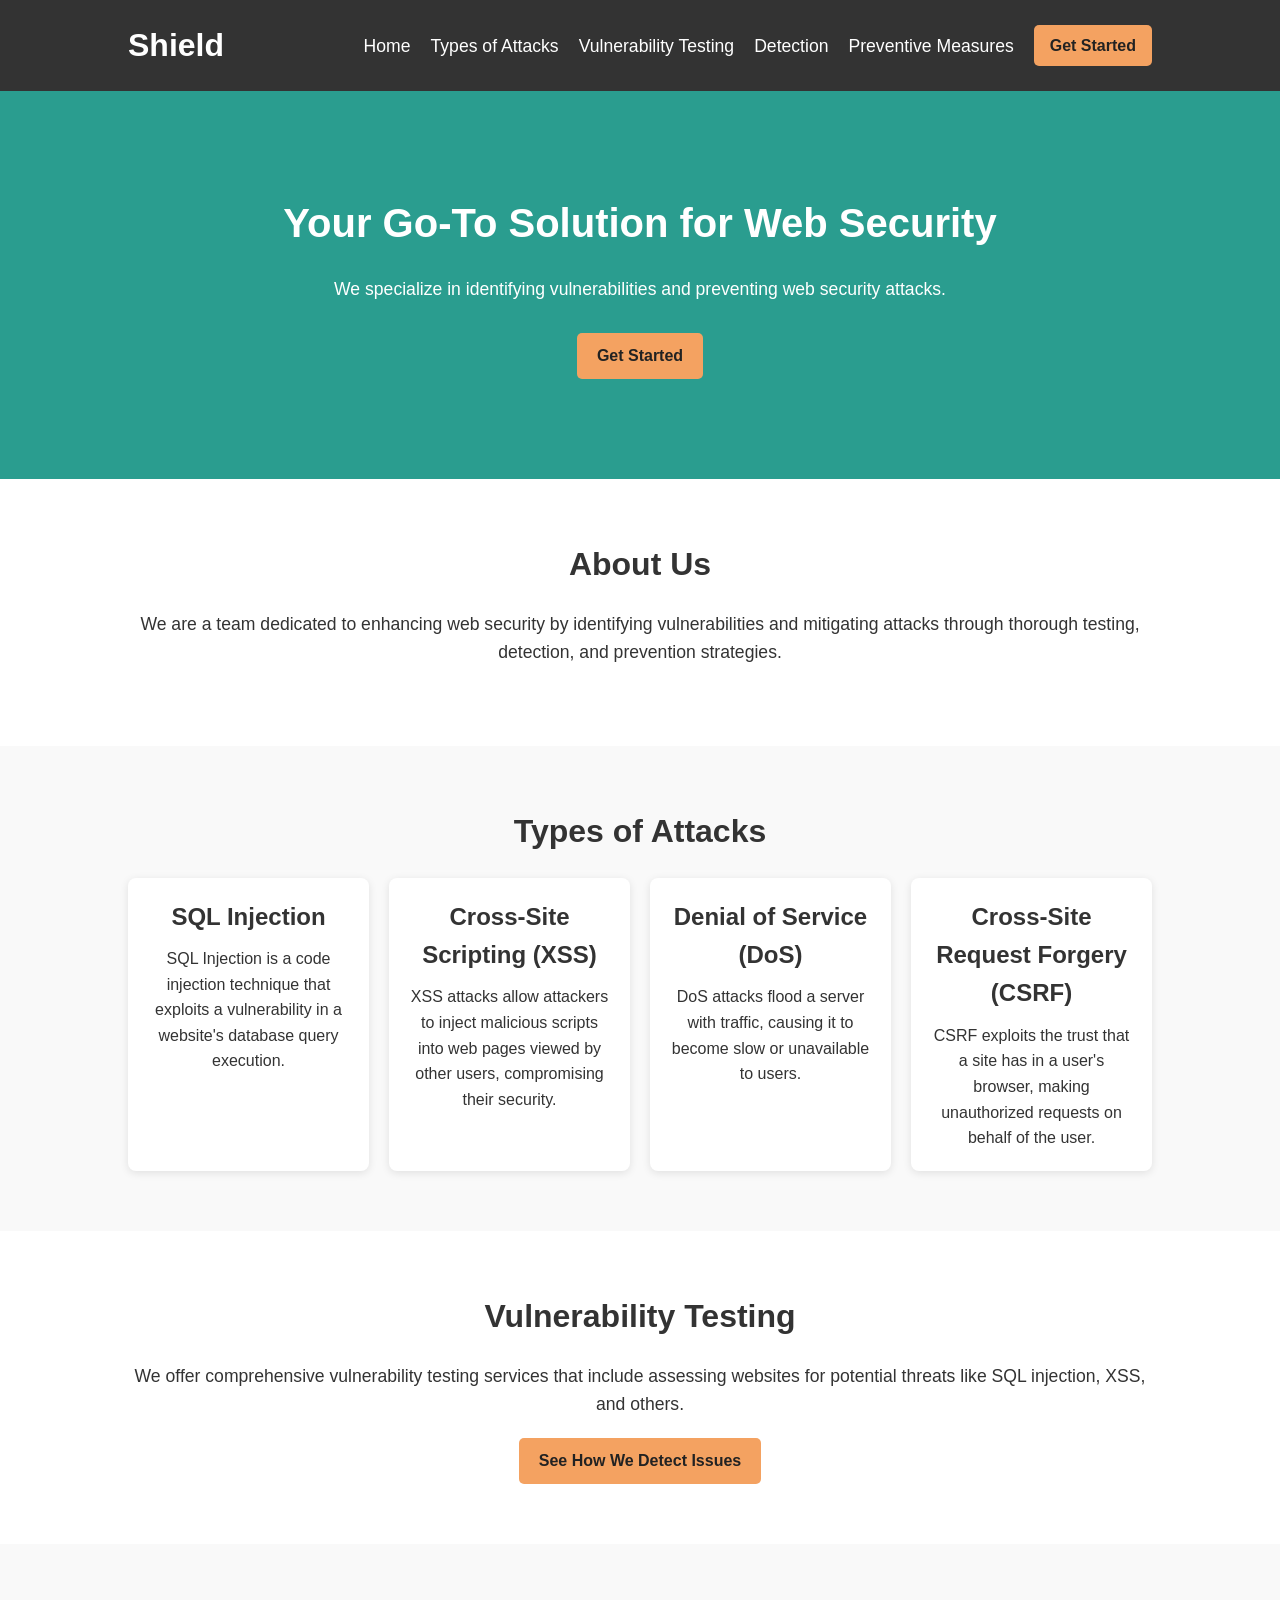
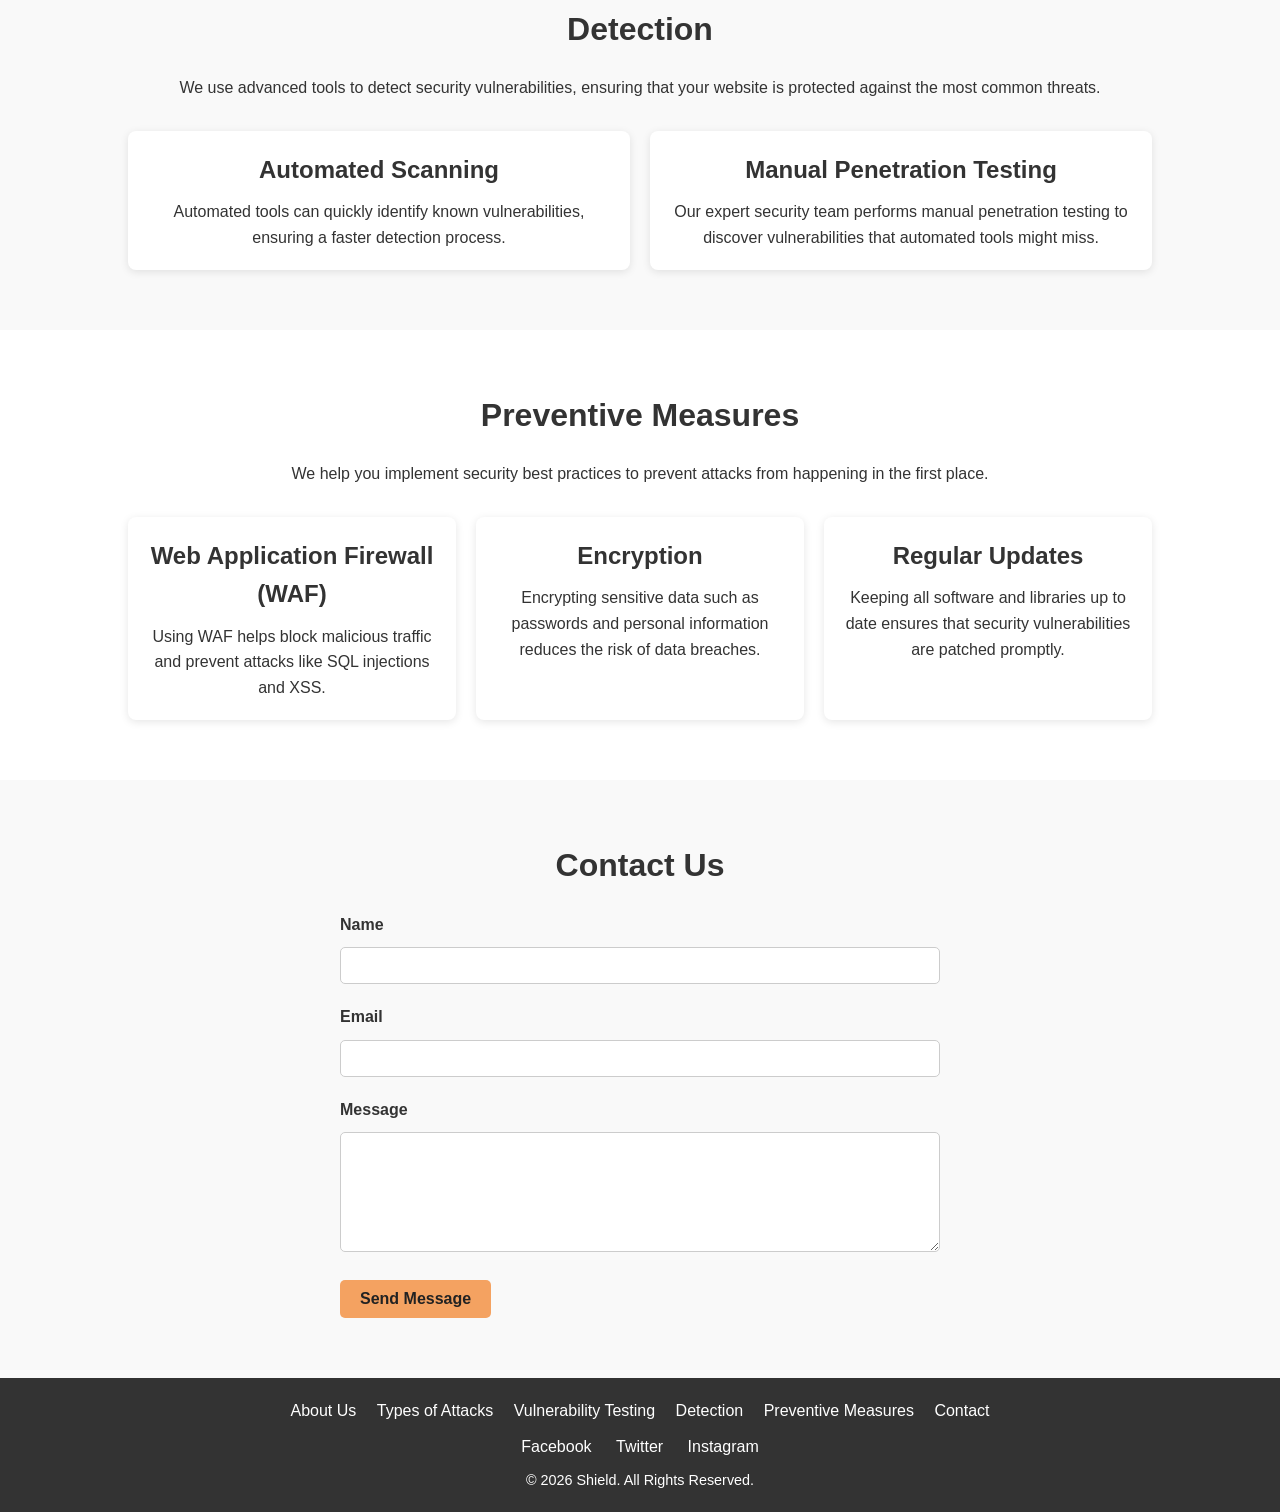
==== index.html @ db6d21a7 "Add files via upload" ====
<!DOCTYPE html>
<html lang="en">
<head>
    <meta charset="UTF-8">
    <meta name="viewport" content="width=device-width, initial-scale=1.0">
    <meta http-equiv="X-UA-Compatible" content="ie=edge">
    <title>Shield</title>
    <link rel="stylesheet" href="style.css">
</head>
<body>

    <!-- Header Section -->
    <header id="home">
        <div class="container">
            <div class="logo">
                <h1>Shield</h1>
            </div>
            <nav>
                <ul>
                    <li><a href="#home">Home</a></li>
                    <li><a href="#attacks">Types of Attacks</a></li>
                    <li><a href="#vulnerability">Vulnerability Testing</a></li>
                    <li><a href="#detection">Detection</a></li>
                    <li><a href="#prevention">Preventive Measures</a></li>
                    <li><a href="#contact" class="cta-button">Get Started</a></li>
                </ul>
            </nav>
        </div>
    </header>

    <!-- Hero Section -->
    <section id="hero">
        <div class="hero-content">
            <h2>Your Go-To Solution for Web Security</h2>
            <p>We specialize in identifying vulnerabilities and preventing web security attacks.</p>
            <a href="#contact" class="cta-button">Get Started</a>
        </div>
    </section>

    <!-- About Us Section -->
    <section id="about">
        <div class="container">
            <h2>About Us</h2>
            <p>We are a team dedicated to enhancing web security by identifying vulnerabilities and mitigating attacks through thorough testing, detection, and prevention strategies.</p>
        </div>
    </section>

    <!-- Types of Attacks Section -->
    <section id="attacks">
        <div class="container">
            <h2>Types of Attacks</h2>
            <div class="attack-list">
                <div class="attack-item">
                    <h3>SQL Injection</h3>
                    <p>SQL Injection is a code injection technique that exploits a vulnerability in a website's database query execution.</p>
                </div>
                <div class="attack-item">
                    <h3>Cross-Site Scripting (XSS)</h3>
                    <p>XSS attacks allow attackers to inject malicious scripts into web pages viewed by other users, compromising their security.</p>
                </div>
                <div class="attack-item">
                    <h3>Denial of Service (DoS)</h3>
                    <p>DoS attacks flood a server with traffic, causing it to become slow or unavailable to users.</p>
                </div>
                <div class="attack-item">
                    <h3>Cross-Site Request Forgery (CSRF)</h3>
                    <p>CSRF exploits the trust that a site has in a user's browser, making unauthorized requests on behalf of the user.</p>
                </div>
            </div>
        </div>
    </section>

    <!-- Vulnerability Testing Section -->
    <section id="vulnerability">
        <div class="container">
            <h2>Vulnerability Testing</h2>
            <p>We offer comprehensive vulnerability testing services that include assessing websites for potential threats like SQL injection, XSS, and others.</p>
            <a href="#detection" class="cta-button">See How We Detect Issues</a>
        </div>
    </section>

    <!-- Detection Section -->
    <section id="detection">
        <div class="container">
            <h2>Detection</h2>
            <p>We use advanced tools to detect security vulnerabilities, ensuring that your website is protected against the most common threats.</p>
            <div class="detection-methods">
                <div class="method">
                    <h3>Automated Scanning</h3>
                    <p>Automated tools can quickly identify known vulnerabilities, ensuring a faster detection process.</p>
                </div>
                <div class="method">
                    <h3>Manual Penetration Testing</h3>
                    <p>Our expert security team performs manual penetration testing to discover vulnerabilities that automated tools might miss.</p>
                </div>
            </div>
        </div>
    </section>

    <!-- Preventive Measures Section -->
    <section id="prevention">
        <div class="container">
            <h2>Preventive Measures</h2>
            <p>We help you implement security best practices to prevent attacks from happening in the first place.</p>
            <div class="prevention-methods">
                <div class="method">
                    <h3>Web Application Firewall (WAF)</h3>
                    <p>Using WAF helps block malicious traffic and prevent attacks like SQL injections and XSS.</p>
                </div>
                <div class="method">
                    <h3>Encryption</h3>
                    <p>Encrypting sensitive data such as passwords and personal information reduces the risk of data breaches.</p>
                </div>
                <div class="method">
                    <h3>Regular Updates</h3>
                    <p>Keeping all software and libraries up to date ensures that security vulnerabilities are patched promptly.</p>
                </div>
            </div>
        </div>
    </section>

    <!-- Contact Section -->
    <section id="contact">
        <div class="container">
            <h2>Contact Us</h2>
            <form action="#">
                <label for="name">Name</label>
                <input type="text" id="name" name="name" required>

                <label for="email">Email</label>
                <input type="email" id="email" name="email" required>

                <label for="message">Message</label>
                <textarea id="message" name="message" required></textarea>

                <button type="submit" class="cta-button">Send Message</button>
            </form>
        </div>
    </section>

    <!-- Footer Section -->
    <footer>
        <div class="container">
            <ul class="footer-nav">
                <li><a href="#about">About Us</a></li>
                <li><a href="#attacks">Types of Attacks</a></li>
                <li><a href="#vulnerability">Vulnerability Testing</a></li>
                <li><a href="#detection">Detection</a></li>
                <li><a href="#prevention">Preventive Measures</a></li>
                <li><a href="#contact">Contact</a></li>
            </ul>
            <div class="social-links">
                <a href="#">Facebook</a>
                <a href="#">Twitter</a>
                <a href="#">Instagram</a>
            </div>
            <p>&copy; 2026 Shield. All Rights Reserved.</p>
        </div>
    </footer>

</body>
</html>
---- style.css ----
/* Reset some default styles */
* {
    margin: 0;
    padding: 0;
    box-sizing: border-box;
}

html {
    scroll-behavior: smooth;
}

/* Global Styles */
body {
    font-family: Arial, sans-serif;
    line-height: 1.6;
    background-color: #f4f4f4;
    color: #333;
}

section {
    scroll-margin-top: 80px;
}

.container {
    width: 80%;
    max-width: 1200px;
    margin: 0 auto;
}

/* Accessibility: visible keyboard focus */
a:focus, button:focus, input:focus, textarea:focus {
    outline: 2px solid #f4a261;
    outline-offset: 2px;
}

/* Header Section */
header {
    background-color: #333;
    color: #fff;
    padding: 20px 0;
    position: sticky;
    top: 0;
    z-index: 100;
}

header .container {
    display: flex;
    justify-content: space-between;
    align-items: center;
    flex-wrap: wrap;
    gap: 10px;
}

header .logo h1 {
    font-size: 2rem;
}

header nav ul {
    list-style: none;
    display: flex;
    flex-wrap: wrap;
    align-items: center;
    gap: 20px;
}

header nav ul li a {
    color: #fff;
    text-decoration: none;
    font-size: 1.1rem;
}

header nav ul li a:hover {
    color: #f4a261;
}

/* Buttons */
.cta-button {
    display: inline-block;
    background-color: #f4a261;
    color: #222;
    padding: 10px 20px;
    border-radius: 5px;
    text-decoration: none;
    font-weight: bold;
}

.cta-button:hover {
    background-color: #e76f51;
}

header nav ul li a.cta-button {
    color: #222;
    padding: 8px 16px;
    font-size: 1rem;
}

header nav ul li a.cta-button:hover {
    color: #222;
}

/* Hero Section */
#hero {
    background: #2a9d8f;
    color: white;
    padding: 100px 20px;
    text-align: center;
}

#hero h2 {
    font-size: 2.5rem;
    margin-bottom: 20px;
}

#hero p {
    font-size: 1.1rem;
    margin-bottom: 30px;
}

/* About Us Section */
#about {
    background-color: #fff;
    padding: 60px 0;
    text-align: center;
}

#about h2 {
    font-size: 2rem;
    margin-bottom: 20px;
}

#about p {
    font-size: 1.1rem;
    margin-bottom: 20px;
}

/* Attacks Section */
#attacks {
    background-color: #f9f9f9;
    padding: 60px 0;
}

#attacks h2,
#detection h2 {
    font-size: 2rem;
    margin-bottom: 20px;
    text-align: center;
}

.attack-list {
    display: flex;
    gap: 20px;
    flex-wrap: wrap;
}

.attack-item {
    background: #fff;
    padding: 20px;
    border-radius: 8px;
    box-shadow: 0 2px 8px rgba(0, 0, 0, 0.1);
    flex: 1 1 220px;
    text-align: center;
    transition: transform 0.2s, box-shadow 0.2s;
}

.attack-item:hover {
    transform: translateY(-4px);
    box-shadow: 0 6px 16px rgba(0, 0, 0, 0.15);
}

.attack-item h3 {
    font-size: 1.5rem;
    margin-bottom: 10px;
}

.attack-item p {
    font-size: 1rem;
}

/* Vulnerability Testing Section */
#vulnerability {
    background-color: #fff;
    padding: 60px 0;
    text-align: center;
}

#vulnerability h2 {
    font-size: 2rem;
    margin-bottom: 20px;
}

#vulnerability p {
    font-size: 1.1rem;
    margin-bottom: 20px;
}

/* Detection Section */
#detection {
    background-color: #f9f9f9;
    padding: 60px 0;
}

#detection > .container > p,
#prevention > .container > p {
    text-align: center;
    margin-bottom: 30px;
}

.detection-methods,
.prevention-methods {
    display: flex;
    gap: 20px;
    flex-wrap: wrap;
}

/* Shared card style for Detection and Prevention */
.method {
    background: #fff;
    padding: 20px;
    border-radius: 8px;
    box-shadow: 0 2px 8px rgba(0, 0, 0, 0.1);
    flex: 1 1 260px;
    text-align: center;
    transition: transform 0.2s, box-shadow 0.2s;
}

.method:hover {
    transform: translateY(-4px);
    box-shadow: 0 6px 16px rgba(0, 0, 0, 0.15);
}

.method h3 {
    font-size: 1.5rem;
    margin-bottom: 10px;
}

.method p {
    font-size: 1rem;
}

/* Preventive Measures Section */
#prevention {
    background-color: #fff;
    padding: 60px 0;
}

#prevention h2 {
    font-size: 2rem;
    margin-bottom: 20px;
    text-align: center;
}

/* Contact Section */
#contact {
    background-color: #f9f9f9;
    padding: 60px 0;
    text-align: center;
}

#contact h2 {
    font-size: 2rem;
    margin-bottom: 20px;
}

#contact form {
    max-width: 600px;
    margin: 0 auto;
    text-align: left;
}

#contact label {
    display: block;
    margin-bottom: 10px;
    font-weight: bold;
}

#contact input, #contact textarea {
    width: 100%;
    padding: 10px;
    margin-bottom: 20px;
    border: 1px solid #ccc;
    border-radius: 5px;
    font-family: inherit;
}

#contact textarea {
    min-height: 120px;
    resize: vertical;
}

#contact button {
    border: none;
    cursor: pointer;
    font-size: 1rem;
}

/* Footer Section */
footer {
    background-color: #333;
    color: #fff;
    padding: 20px 0;
    text-align: center;
}

footer .footer-nav {
    list-style: none;
    margin-bottom: 10px;
}

footer .footer-nav li {
    display: inline;
    margin: 0 8px;
}

footer .footer-nav li a {
    color: #fff;
    text-decoration: none;
}

footer .footer-nav li a:hover {
    color: #f4a261;
}

footer .social-links a {
    margin: 0 10px;
    color: #fff;
    text-decoration: none;
}

footer .social-links a:hover {
    color: #f4a261;
}

footer p {
    margin-top: 10px;
    font-size: 0.9rem;
}

/* Responsive */
@media (max-width: 768px) {
    .container {
        width: 92%;
    }

    header .container {
        flex-direction: column;
        text-align: center;
    }

    header nav ul {
        justify-content: center;
        gap: 12px;
    }

    #hero {
        padding: 60px 20px;
    }

    #hero h2 {
        font-size: 1.8rem;
    }
}
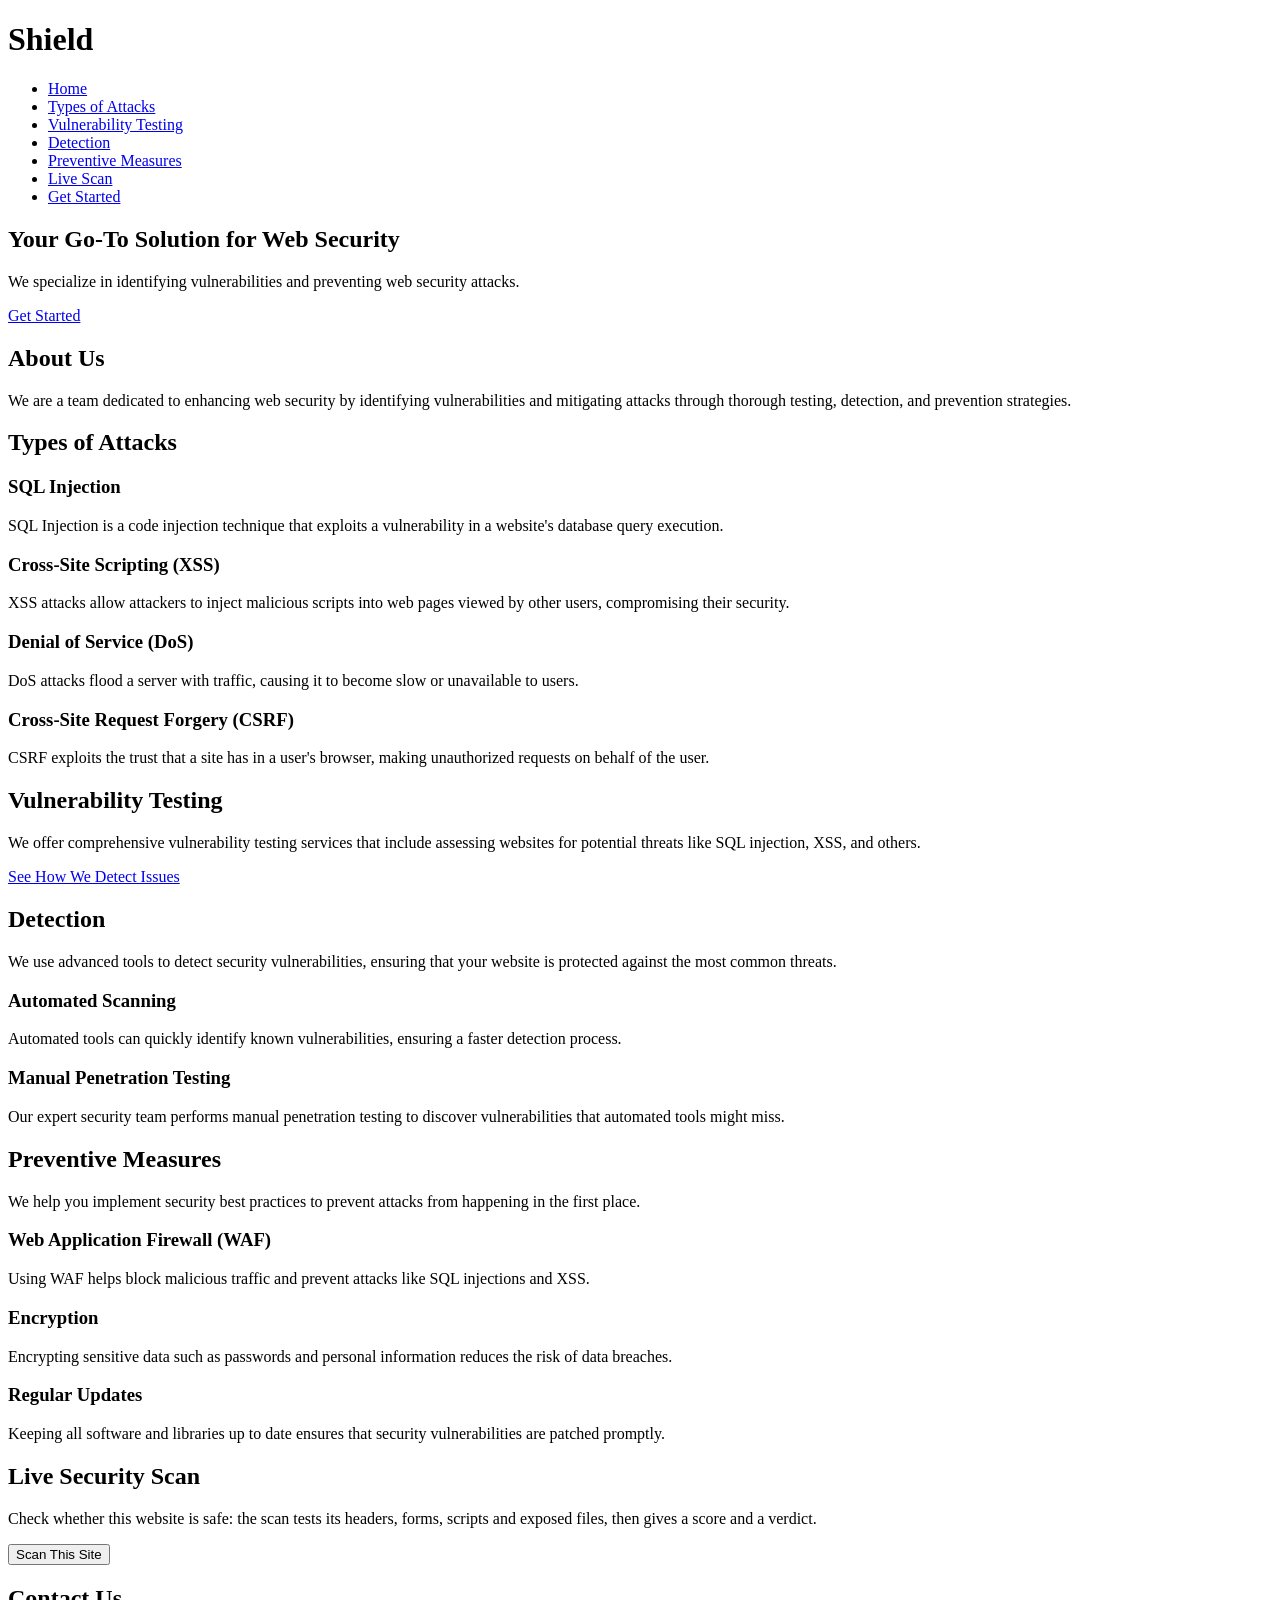
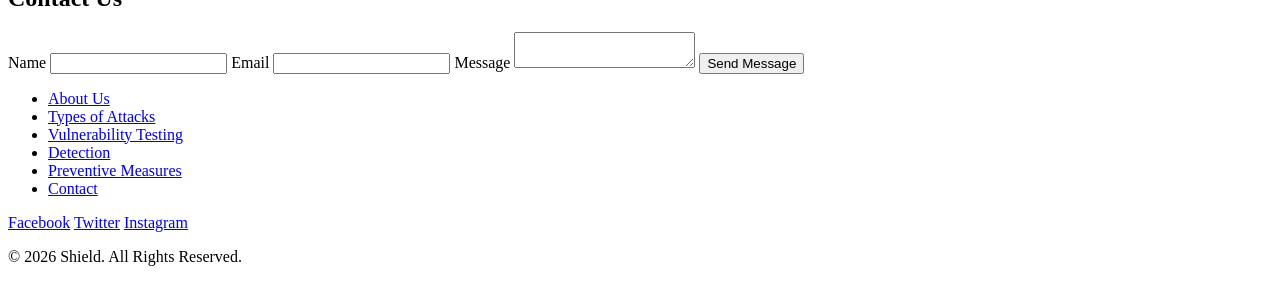
==== commit 2df13866: "Rename index .html to index.html" ====
--- a/index.html
+++ b/index.html
@@ -4,6 +4,8 @@
     <meta charset="UTF-8">
     <meta name="viewport" content="width=device-width, initial-scale=1.0">
     <meta http-equiv="X-UA-Compatible" content="ie=edge">
+    <meta http-equiv="Content-Security-Policy" content="default-src 'self'; img-src 'self' data:">
+    <meta name="referrer" content="strict-origin-when-cross-origin">
     <title>Shield</title>
     <link rel="stylesheet" href="style.css">
 </head>
@@ -22,6 +24,7 @@
                     <li><a href="#vulnerability">Vulnerability Testing</a></li>
                     <li><a href="#detection">Detection</a></li>
                     <li><a href="#prevention">Preventive Measures</a></li>
+                    <li><a href="#scanner">Live Scan</a></li>
                     <li><a href="#contact" class="cta-button">Get Started</a></li>
                 </ul>
             </nav>
@@ -119,6 +122,16 @@
         </div>
     </section>
 
+    <!-- Live Scanner Section -->
+    <section id="scanner">
+        <div class="container">
+            <h2>Live Security Scan</h2>
+            <p>Check whether this website is safe: the scan tests its headers, forms, scripts and exposed files, then gives a score and a verdict.</p>
+            <button id="scan-btn" class="cta-button" type="button">Scan This Site</button>
+            <div id="scan-results" aria-live="polite"></div>
+        </div>
+    </section>
+
     <!-- Contact Section -->
     <section id="contact">
         <div class="container">
@@ -158,5 +171,6 @@
         </div>
     </footer>
 
+    <script src="scanner.js"></script>
 </body>
 </html>
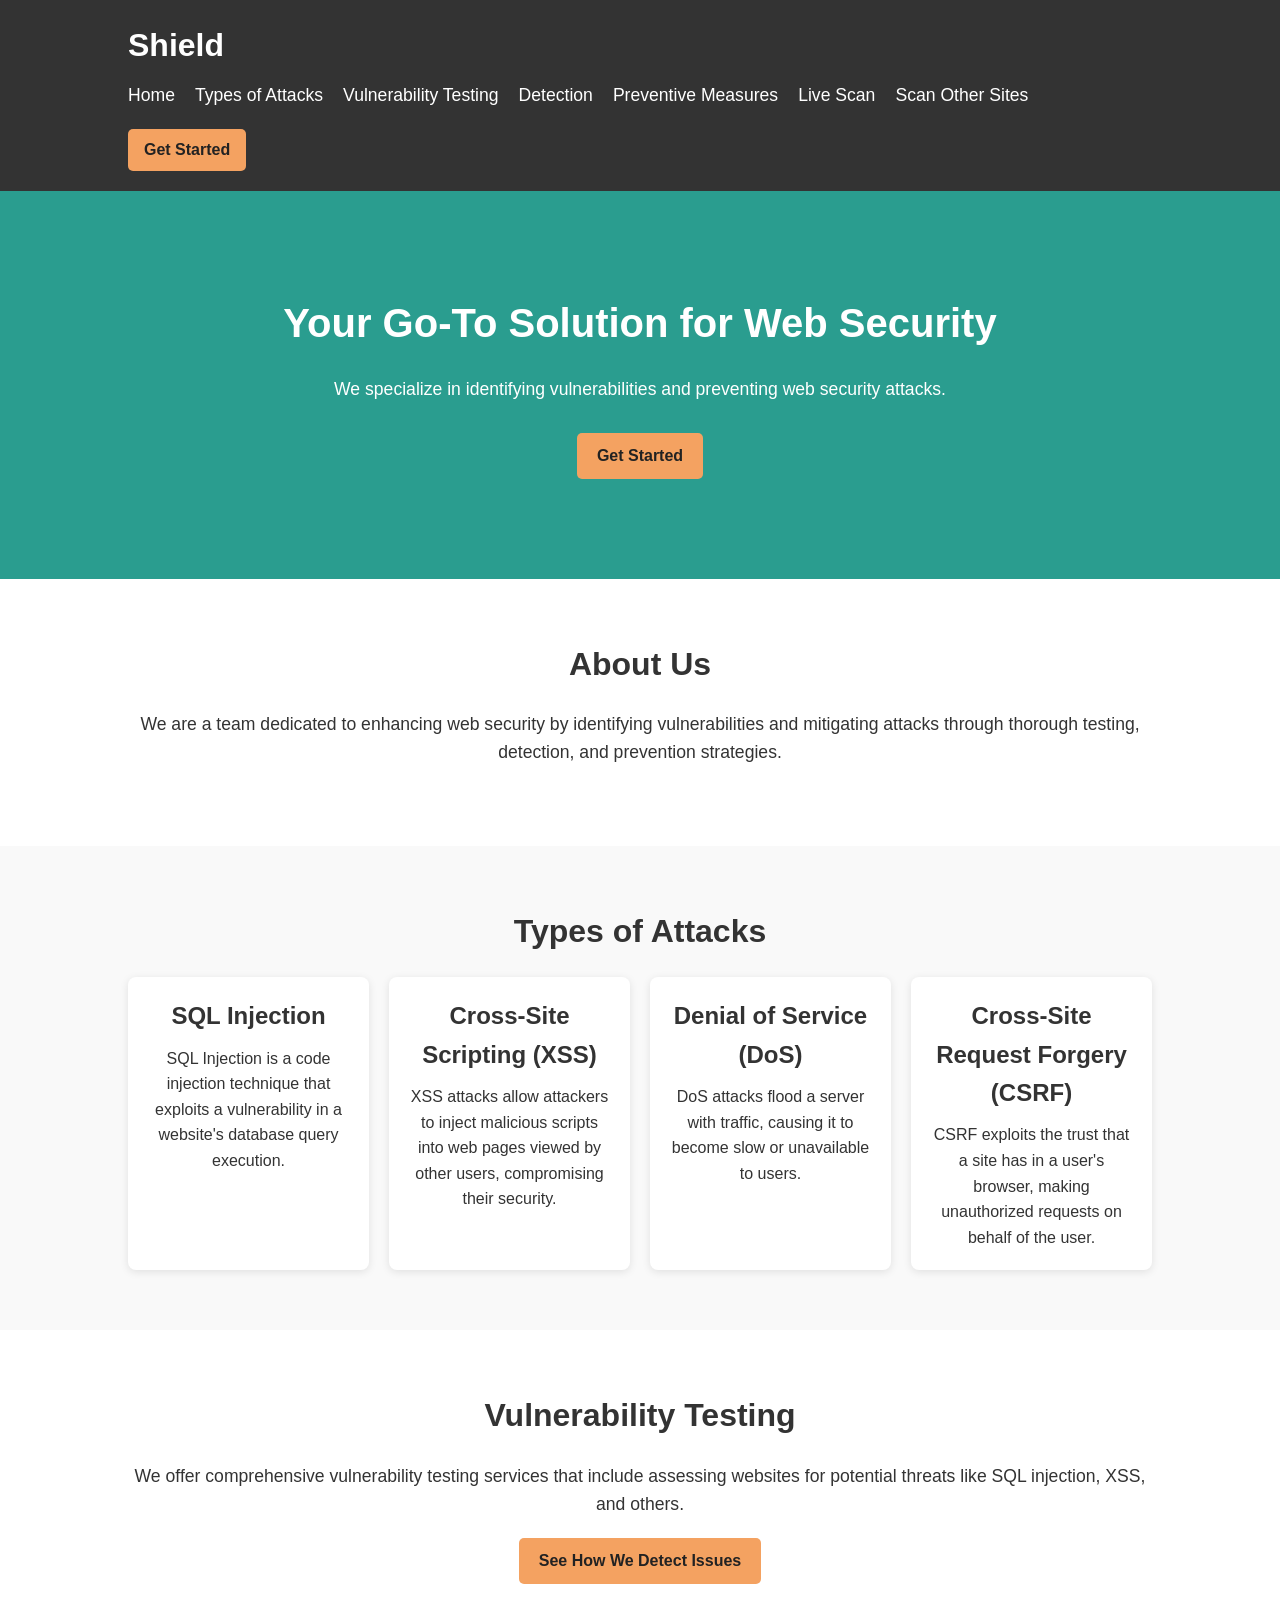
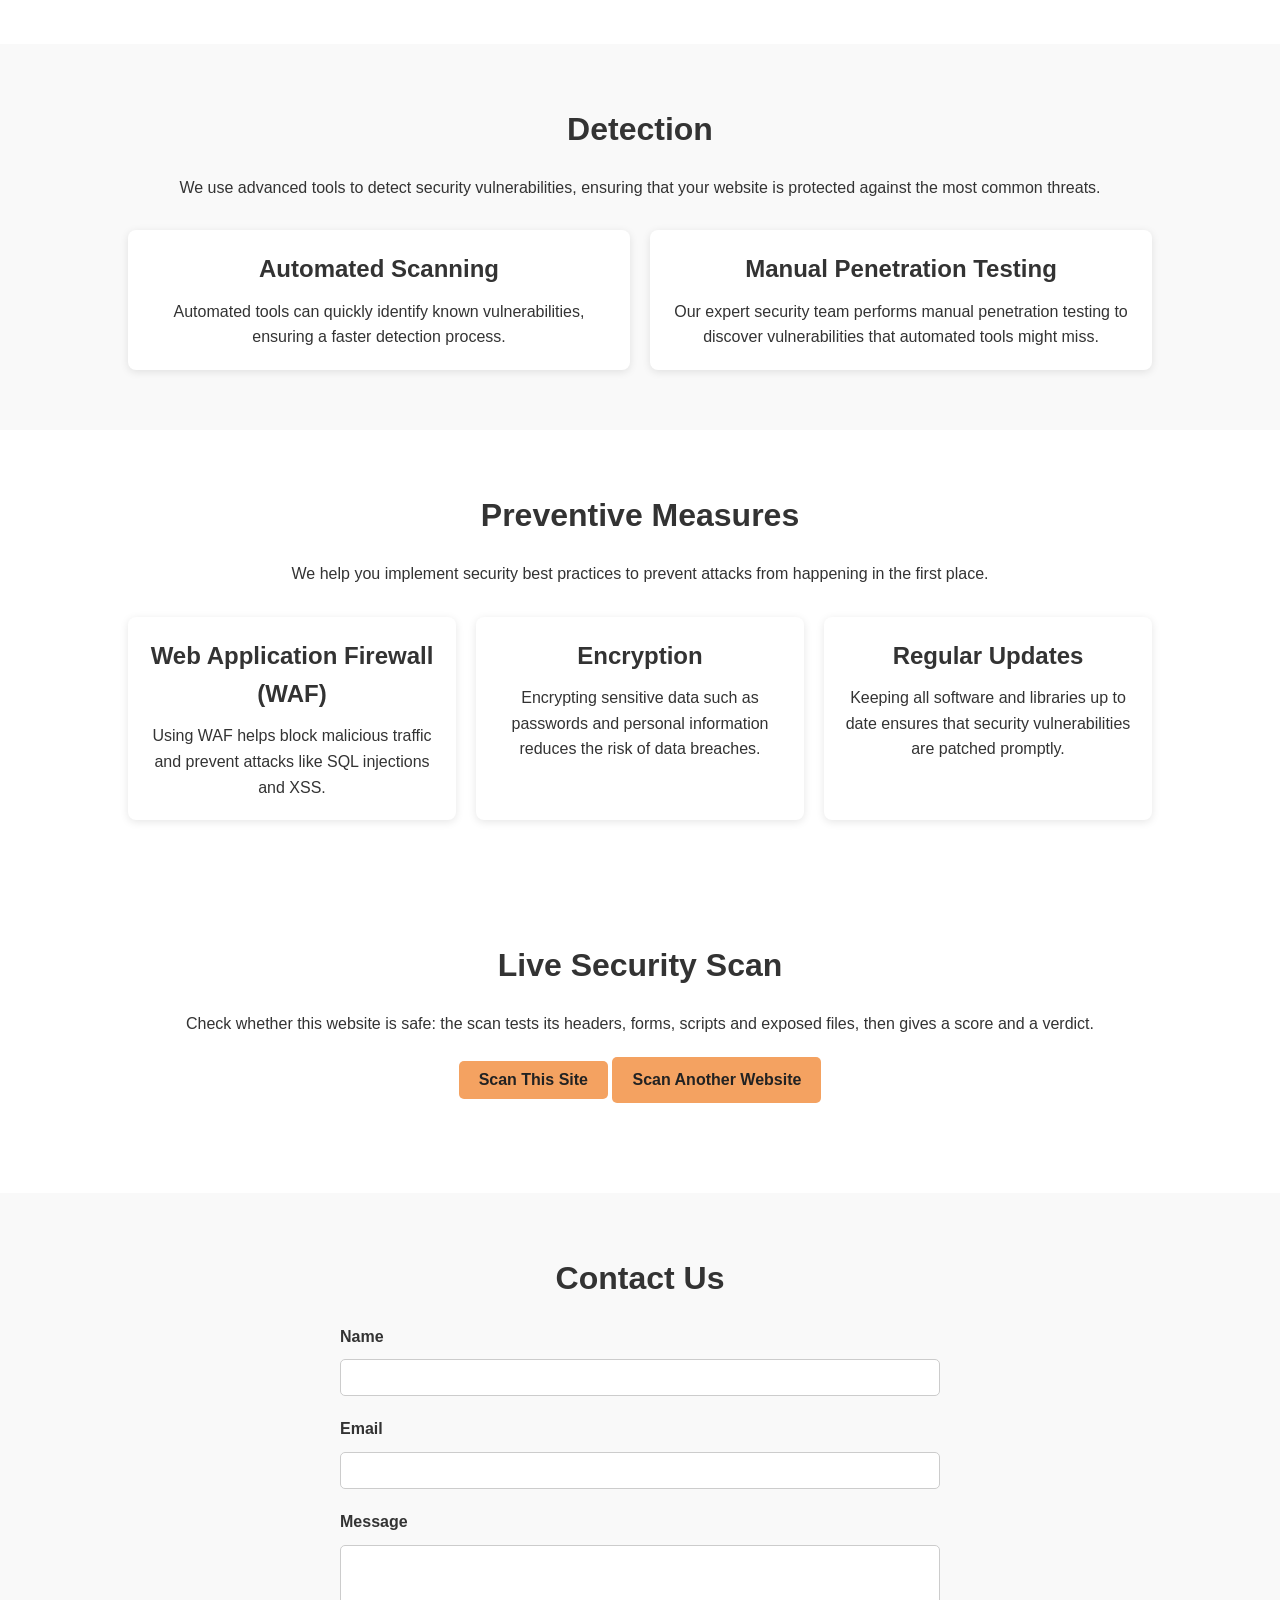
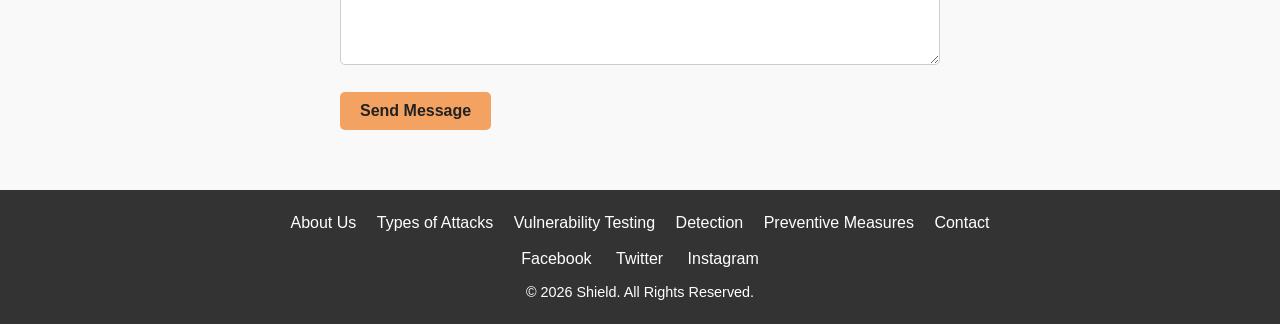
==== commit 709037c8: "Add links to scan other sites and scan another website" ====
--- a/index.html
+++ b/index.html
@@ -25,6 +25,7 @@
                     <li><a href="#detection">Detection</a></li>
                     <li><a href="#prevention">Preventive Measures</a></li>
                     <li><a href="#scanner">Live Scan</a></li>
+                    <li><a href="scan.html">Scan Other Sites</a></li>
                     <li><a href="#contact" class="cta-button">Get Started</a></li>
                 </ul>
             </nav>
@@ -128,6 +129,7 @@
             <h2>Live Security Scan</h2>
             <p>Check whether this website is safe: the scan tests its headers, forms, scripts and exposed files, then gives a score and a verdict.</p>
             <button id="scan-btn" class="cta-button" type="button">Scan This Site</button>
+            <a href="scan.html" class="cta-button">Scan Another Website</a>
             <div id="scan-results" aria-live="polite"></div>
         </div>
     </section>
--- a/style.css
+++ b/style.css
@@ -0,0 +1,429 @@
+/* Reset some default styles */
+* {
+    margin: 0;
+    padding: 0;
+    box-sizing: border-box;
+}
+
+html {
+    scroll-behavior: smooth;
+}
+
+/* Global Styles */
+body {
+    font-family: Arial, sans-serif;
+    line-height: 1.6;
+    background-color: #f4f4f4;
+    color: #333;
+}
+
+section {
+    scroll-margin-top: 80px;
+}
+
+.container {
+    width: 80%;
+    max-width: 1200px;
+    margin: 0 auto;
+}
+
+/* Accessibility: visible keyboard focus */
+a:focus, button:focus, input:focus, textarea:focus {
+    outline: 2px solid #f4a261;
+    outline-offset: 2px;
+}
+
+/* Header Section */
+header {
+    background-color: #333;
+    color: #fff;
+    padding: 20px 0;
+    position: sticky;
+    top: 0;
+    z-index: 100;
+}
+
+header .container {
+    display: flex;
+    justify-content: space-between;
+    align-items: center;
+    flex-wrap: wrap;
+    gap: 10px;
+}
+
+header .logo h1 {
+    font-size: 2rem;
+}
+
+header nav ul {
+    list-style: none;
+    display: flex;
+    flex-wrap: wrap;
+    align-items: center;
+    gap: 20px;
+}
+
+header nav ul li a {
+    color: #fff;
+    text-decoration: none;
+    font-size: 1.1rem;
+}
+
+header nav ul li a:hover {
+    color: #f4a261;
+}
+
+/* Buttons */
+.cta-button {
+    display: inline-block;
+    background-color: #f4a261;
+    color: #222;
+    padding: 10px 20px;
+    border-radius: 5px;
+    text-decoration: none;
+    font-weight: bold;
+}
+
+.cta-button:hover {
+    background-color: #e76f51;
+}
+
+header nav ul li a.cta-button {
+    color: #222;
+    padding: 8px 16px;
+    font-size: 1rem;
+}
+
+header nav ul li a.cta-button:hover {
+    color: #222;
+}
+
+/* Hero Section */
+#hero {
+    background: #2a9d8f;
+    color: white;
+    padding: 100px 20px;
+    text-align: center;
+}
+
+#hero h2 {
+    font-size: 2.5rem;
+    margin-bottom: 20px;
+}
+
+#hero p {
+    font-size: 1.1rem;
+    margin-bottom: 30px;
+}
+
+/* About Us Section */
+#about {
+    background-color: #fff;
+    padding: 60px 0;
+    text-align: center;
+}
+
+#about h2 {
+    font-size: 2rem;
+    margin-bottom: 20px;
+}
+
+#about p {
+    font-size: 1.1rem;
+    margin-bottom: 20px;
+}
+
+/* Attacks Section */
+#attacks {
+    background-color: #f9f9f9;
+    padding: 60px 0;
+}
+
+#attacks h2,
+#detection h2 {
+    font-size: 2rem;
+    margin-bottom: 20px;
+    text-align: center;
+}
+
+.attack-list {
+    display: flex;
+    gap: 20px;
+    flex-wrap: wrap;
+}
+
+.attack-item {
+    background: #fff;
+    padding: 20px;
+    border-radius: 8px;
+    box-shadow: 0 2px 8px rgba(0, 0, 0, 0.1);
+    flex: 1 1 220px;
+    text-align: center;
+    transition: transform 0.2s, box-shadow 0.2s;
+}
+
+.attack-item:hover {
+    transform: translateY(-4px);
+    box-shadow: 0 6px 16px rgba(0, 0, 0, 0.15);
+}
+
+.attack-item h3 {
+    font-size: 1.5rem;
+    margin-bottom: 10px;
+}
+
+.attack-item p {
+    font-size: 1rem;
+}
+
+/* Vulnerability Testing Section */
+#vulnerability {
+    background-color: #fff;
+    padding: 60px 0;
+    text-align: center;
+}
+
+#vulnerability h2 {
+    font-size: 2rem;
+    margin-bottom: 20px;
+}
+
+#vulnerability p {
+    font-size: 1.1rem;
+    margin-bottom: 20px;
+}
+
+/* Detection Section */
+#detection {
+    background-color: #f9f9f9;
+    padding: 60px 0;
+}
+
+#detection > .container > p,
+#prevention > .container > p {
+    text-align: center;
+    margin-bottom: 30px;
+}
+
+.detection-methods,
+.prevention-methods {
+    display: flex;
+    gap: 20px;
+    flex-wrap: wrap;
+}
+
+/* Shared card style for Detection and Prevention */
+.method {
+    background: #fff;
+    padding: 20px;
+    border-radius: 8px;
+    box-shadow: 0 2px 8px rgba(0, 0, 0, 0.1);
+    flex: 1 1 260px;
+    text-align: center;
+    transition: transform 0.2s, box-shadow 0.2s;
+}
+
+.method:hover {
+    transform: translateY(-4px);
+    box-shadow: 0 6px 16px rgba(0, 0, 0, 0.15);
+}
+
+.method h3 {
+    font-size: 1.5rem;
+    margin-bottom: 10px;
+}
+
+.method p {
+    font-size: 1rem;
+}
+
+/* Preventive Measures Section */
+#prevention {
+    background-color: #fff;
+    padding: 60px 0;
+}
+
+#prevention h2 {
+    font-size: 2rem;
+    margin-bottom: 20px;
+    text-align: center;
+}
+
+/* Contact Section */
+#contact {
+    background-color: #f9f9f9;
+    padding: 60px 0;
+    text-align: center;
+}
+
+#contact h2 {
+    font-size: 2rem;
+    margin-bottom: 20px;
+}
+
+#contact form {
+    max-width: 600px;
+    margin: 0 auto;
+    text-align: left;
+}
+
+#contact label {
+    display: block;
+    margin-bottom: 10px;
+    font-weight: bold;
+}
+
+#contact input, #contact textarea {
+    width: 100%;
+    padding: 10px;
+    margin-bottom: 20px;
+    border: 1px solid #ccc;
+    border-radius: 5px;
+    font-family: inherit;
+}
+
+#contact textarea {
+    min-height: 120px;
+    resize: vertical;
+}
+
+#contact button {
+    border: none;
+    cursor: pointer;
+    font-size: 1rem;
+}
+
+/* Footer Section */
+footer {
+    background-color: #333;
+    color: #fff;
+    padding: 20px 0;
+    text-align: center;
+}
+
+footer .footer-nav {
+    list-style: none;
+    margin-bottom: 10px;
+}
+
+footer .footer-nav li {
+    display: inline;
+    margin: 0 8px;
+}
+
+footer .footer-nav li a {
+    color: #fff;
+    text-decoration: none;
+}
+
+footer .footer-nav li a:hover {
+    color: #f4a261;
+}
+
+footer .social-links a {
+    margin: 0 10px;
+    color: #fff;
+    text-decoration: none;
+}
+
+footer .social-links a:hover {
+    color: #f4a261;
+}
+
+footer p {
+    margin-top: 10px;
+    font-size: 0.9rem;
+}
+
+/* Responsive */
+@media (max-width: 768px) {
+    .container {
+        width: 92%;
+    }
+
+    header .container {
+        flex-direction: column;
+        text-align: center;
+    }
+
+    header nav ul {
+        justify-content: center;
+        gap: 12px;
+    }
+
+    #hero {
+        padding: 60px 20px;
+    }
+
+    #hero h2 {
+        font-size: 1.8rem;
+    }
+}
+
+/* Live Scanner Section */
+#scanner {
+    background-color: #fff;
+    padding: 60px 0;
+    text-align: center;
+}
+
+#scanner h2 {
+    font-size: 2rem;
+    margin-bottom: 20px;
+}
+
+#scanner p {
+    margin-bottom: 20px;
+}
+
+#scanner button {
+    border: none;
+    cursor: pointer;
+    font-size: 1rem;
+}
+
+#scan-results {
+    max-width: 800px;
+    margin: 30px auto 0;
+    text-align: left;
+}
+
+.scan-list {
+    list-style: none;
+}
+
+.finding {
+    background: #f9f9f9;
+    border-left: 5px solid #999;
+    padding: 10px 15px;
+    margin-bottom: 10px;
+    border-radius: 4px;
+}
+
+.finding.sev-high { border-left-color: #c1121f; }
+.finding.sev-medium { border-left-color: #f4a261; }
+.finding.sev-low { border-left-color: #2a9d8f; }
+
+/* Scan verdict */
+.verdict {
+    border-radius: 8px;
+    padding: 20px;
+    text-align: center;
+    color: #fff;
+    margin-bottom: 20px;
+}
+
+.verdict.good { background: #2a9d8f; }
+.verdict.warn { background: #e9a23b; color: #222; }
+.verdict.bad { background: #c1121f; }
+
+.verdict .score { font-size: 2.5rem; font-weight: bold; }
+.verdict .verdict-text { font-size: 1.2rem; font-weight: bold; margin: 5px 0; }
+.verdict .verdict-counts { font-family: "Courier New", monospace; white-space: pre; }
+
+.scan-note { font-size: 0.9rem; color: #555; margin: 15px 0; }
+.finding .fix { color: #555; font-size: 0.95rem; margin-top: 4px; }
+details.passed { margin: 15px 0; }
+details.passed summary { cursor: pointer; font-weight: bold; }
+details.passed li { padding: 3px 0; }
+#scan-results .cta-button { border: none; cursor: pointer; margin-top: 10px; }
